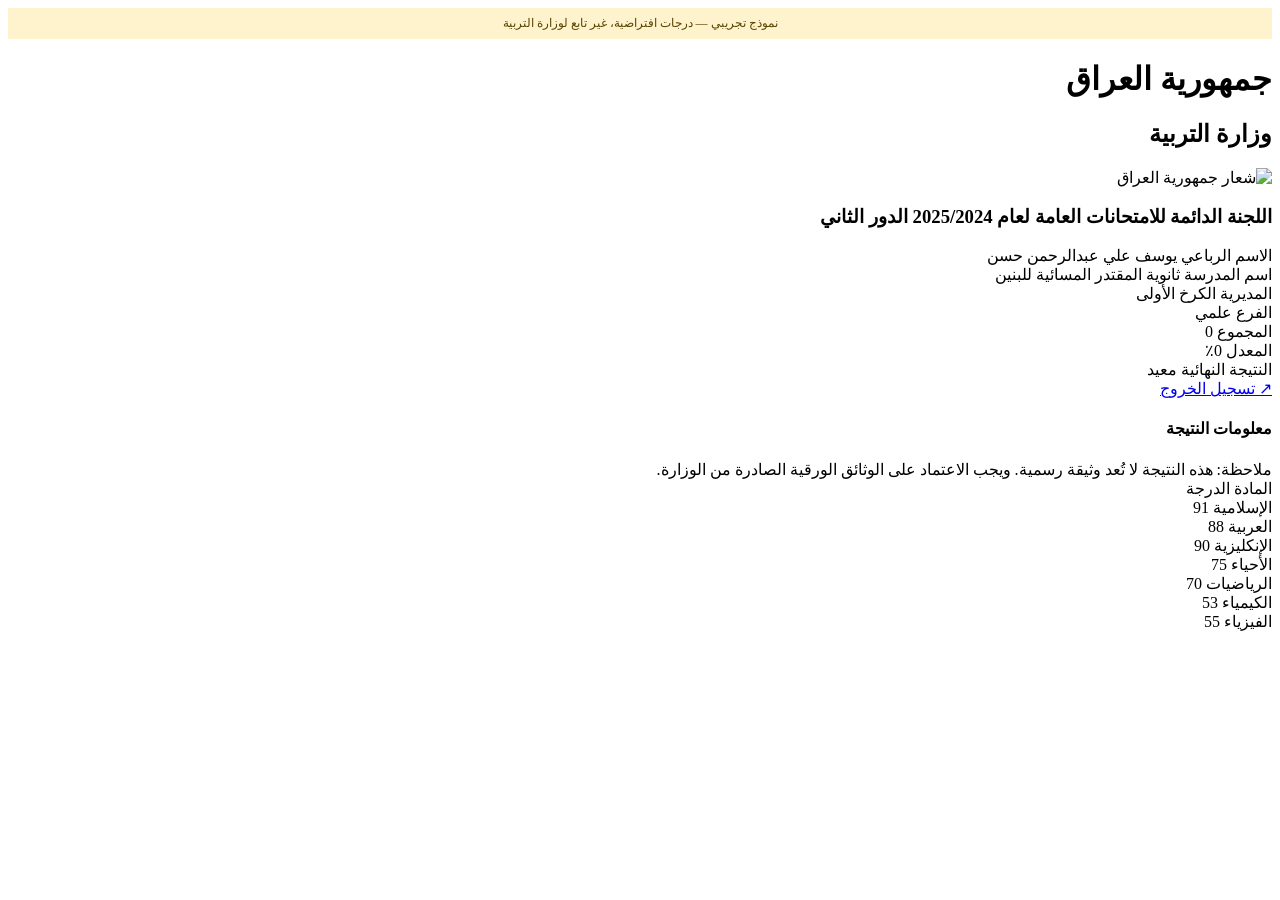
==== results.html @ 561f1249 "Set first demo grades and display non-official demo notice" ====
<!DOCTYPE html>
<html lang="ar" dir="rtl">
<head>
    <meta charset="UTF-8">
    <meta name="viewport" content="width=device-width, initial-scale=1.0">
    <title>نتائج الامتحانات</title>
    <link rel="stylesheet" href="style.css">
</head>
<body>
<div style="font-size:12px;text-align:center;padding:8px;background:#fff3cd;color:#594400;width:100%;box-sizing:border-box">نموذج تجريبي — درجات افتراضية، غير تابع لوزارة التربية</div>
    <div class="results-main-container">
        <!-- بطاقة المعلومات الأساسية -->
        <div class="results-card">
            <div class="results-header">
                <div class="header-text">
                    <h1>جمهورية العراق</h1>
                    <h2>وزارة التربية</h2>
                </div>
                <img src="iraq_logo.png" alt="شعار جمهورية العراق" class="logo">
            </div>
            
            <h3>اللجنة الدائمة للامتحانات العامة لعام 2025/2024 الدور الثاني</h3>

            <div class="student-info-table">
                <div class="student-info-row">
                    <span class="student-info-label">الاسم الرباعي</span>
                    <span class="student-info-value">يوسف علي عبدالرحمن حسن</span>
                </div>
                <div class="student-info-row">
                    <span class="student-info-label">اسم المدرسة</span>
                    <span class="student-info-value">ثانوية المقتدر المسائية للبنين</span>
                </div>
                <div class="student-info-row">
                    <span class="student-info-label">المديرية</span>
                    <span class="student-info-value">الكرخ الأولى</span>
                </div>
                <div class="student-info-row">
                    <span class="student-info-label">الفرع</span>
                    <span class="student-info-value">علمي</span>
                </div>
                <div class="student-info-row">
                    <span class="student-info-label">المجموع</span>
                    <span class="student-info-value">0</span>
                </div>
                <div class="student-info-row">
                    <span class="student-info-label">المعدل</span>
                    <span class="student-info-value">0٪</span>
                </div>
                <div class="student-info-row">
                    <span class="student-info-label">النتيجة النهائية</span>
                    <span class="final-result">معيد</span>
                </div>
            </div>

            <a href="index.html" class="logout-btn">
                <span>↗</span>
                <span>تسجيل الخروج</span>
            </a>
        </div>

        <!-- بطاقة معلومات النتيجة -->
        <div class="results-card">
            <h4>معلومات النتيجة</h4>
            
            <div class="warning-box">
                ملاحظة: هذه النتيجة لا تُعد وثيقة رسمية. ويجب الاعتماد على الوثائق الورقية الصادرة من الوزارة.
            </div>

            <div class="grades-section">
                <span>المادة</span>
                <span>الدرجة</span>
            </div>

            <div class="grades-list">
                <div class="grade-row">
                    <span class="grade-subject">الإسلامية</span>
                    <span class="grade-value">91</span>
                </div>
                <div class="grade-row">
                    <span class="grade-subject">العربية</span>
                    <span class="grade-value">88</span>
                </div>
                <div class="grade-row">
                    <span class="grade-subject">الإنكليزية</span>
                    <span class="grade-value">90</span>
                </div>
                <div class="grade-row">
                    <span class="grade-subject">الأحياء</span>
                    <span class="grade-value">75</span>
                </div>
                <div class="grade-row">
                    <span class="grade-subject">الرياضيات</span>
                    <span class="grade-value">70</span>
                </div>
                <div class="grade-row failed">
                    <span class="grade-subject">الكيمياء</span>
                    <span class="grade-value">53</span>
                </div>
                <div class="grade-row failed">
                    <span class="grade-subject">الفيزياء</span>
                    <span class="grade-value">55</span>
                </div>
            </div>
        </div>
    </div>
</body>
</html>
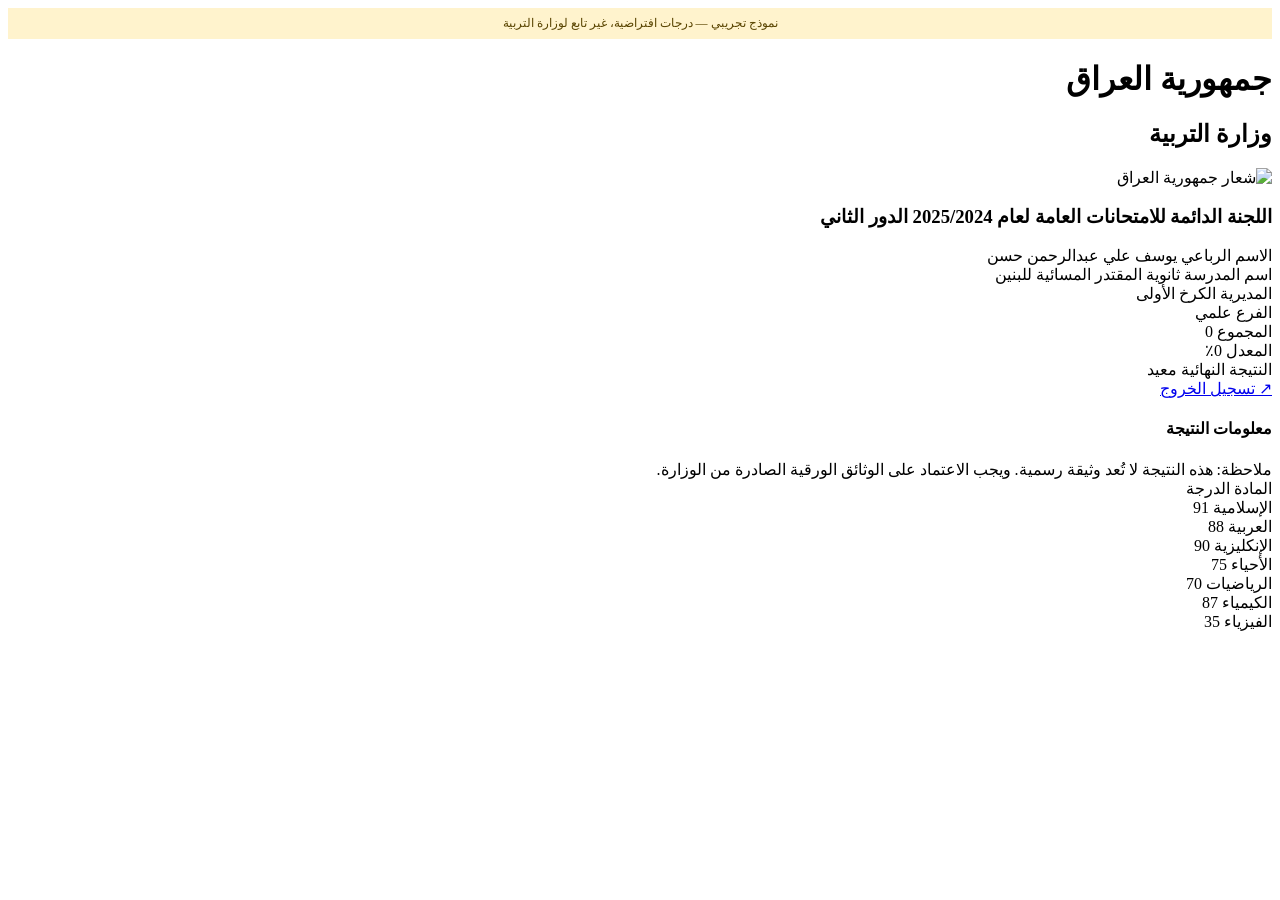
==== commit d3ffcdb2: "Set second demo with clear unofficial notice" ====
--- a/results.html
+++ b/results.html
@@ -94,11 +94,11 @@
                 </div>
                 <div class="grade-row failed">
                     <span class="grade-subject">الكيمياء</span>
-                    <span class="grade-value">53</span>
+                    <span class="grade-value">87</span>
                 </div>
                 <div class="grade-row failed">
                     <span class="grade-subject">الفيزياء</span>
-                    <span class="grade-value">55</span>
+                    <span class="grade-value">35</span>
                 </div>
             </div>
         </div>
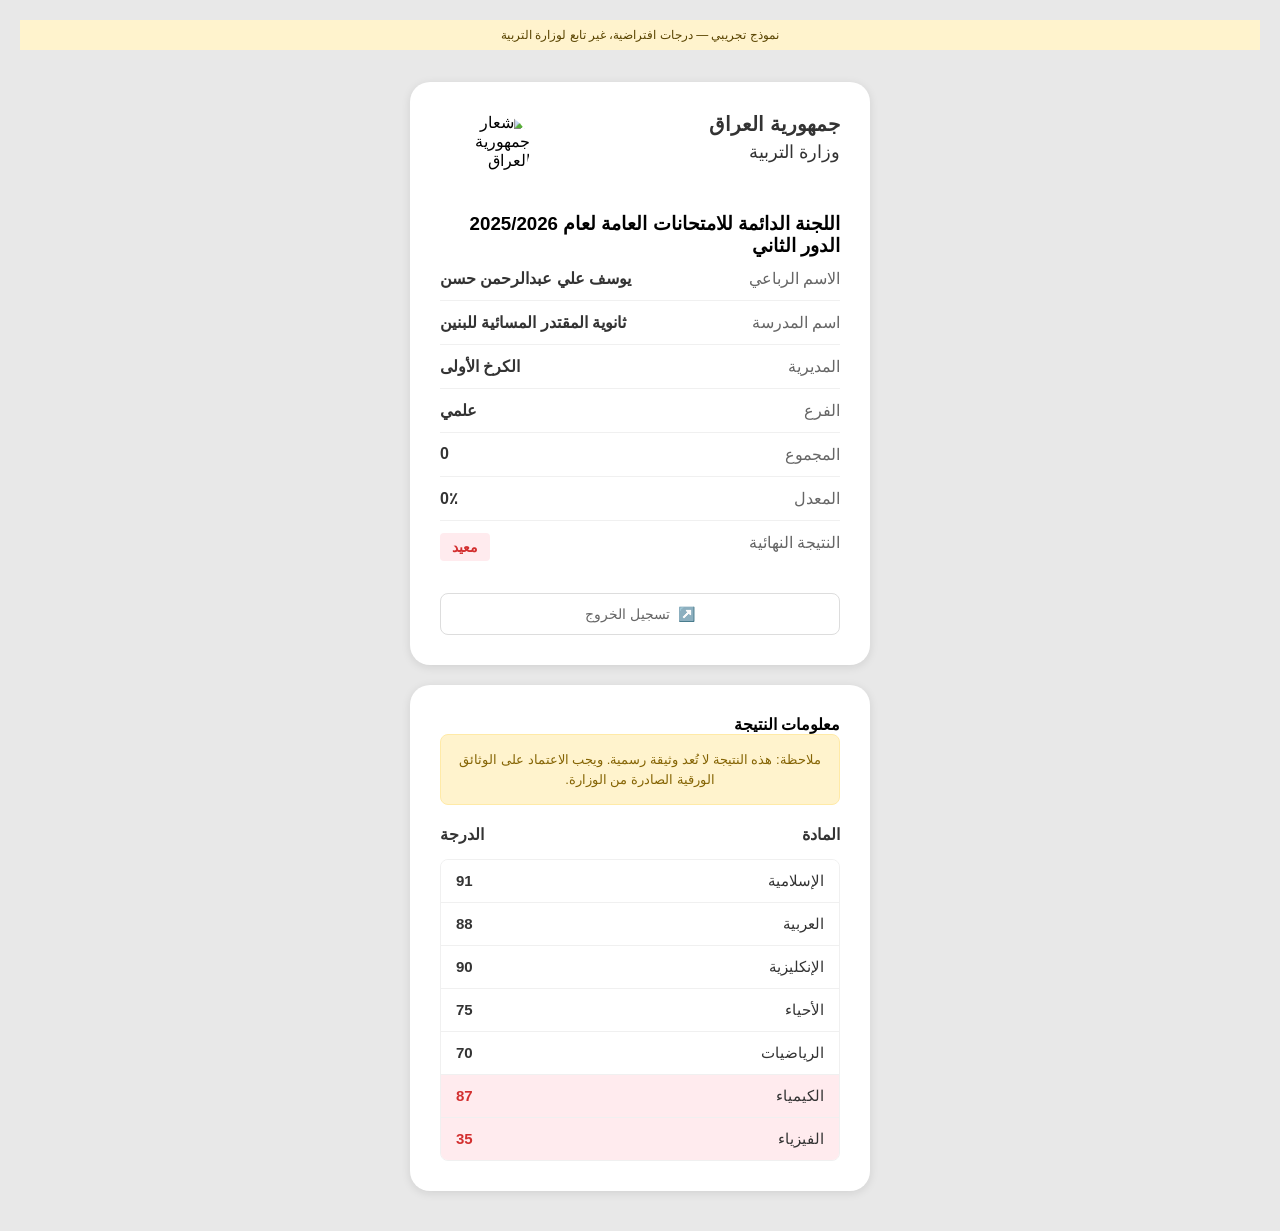
==== commit 644deba0: "Update exam year to 2025/2026" ====
--- a/results.html
+++ b/results.html
@@ -19,7 +19,7 @@
                 <img src="iraq_logo.png" alt="شعار جمهورية العراق" class="logo">
             </div>
             
-            <h3>اللجنة الدائمة للامتحانات العامة لعام 2025/2024 الدور الثاني</h3>
+            <h3>اللجنة الدائمة للامتحانات العامة لعام 2025/2026 الدور الثاني</h3>
 
             <div class="student-info-table">
                 <div class="student-info-row">
--- a/style.css
+++ b/style.css
@@ -0,0 +1,387 @@
+* {
+    margin: 0;
+    padding: 0;
+    box-sizing: border-box;
+}
+
+body {
+    font-family: -apple-system, BlinkMacSystemFont, "Segoe UI", Roboto, "Helvetica Neue", Arial, "Noto Sans", sans-serif, "Apple Color Emoji", "Segoe UI Emoji", "Segoe UI Symbol", "Noto Color Emoji";
+    background-color: #e8e8e8;
+    min-height: 100vh;
+    direction: rtl;
+    text-align: right;
+    display: flex;
+    justify-content: center;
+    align-items: center;
+    padding: 20px;
+}
+
+.container {
+    max-width: 400px;
+    width: 100%;
+    background: white;
+    border-radius: 20px;
+    box-shadow: 0 2px 10px rgba(0, 0, 0, 0.1);
+    padding: 40px 30px;
+    margin: 0 auto;
+}
+
+.header {
+    display: flex;
+    align-items: center;
+    justify-content: space-between;
+    margin-bottom: 40px;
+    position: relative;
+}
+
+.header-text {
+    flex: 1;
+    text-align: right;
+}
+
+.logo {
+    width: 80px;
+    height: 80px;
+    border-radius: 50%;
+    margin-left: 20px;
+}
+
+.header h1 {
+    font-size: 24px;
+    color: #333;
+    margin-bottom: 5px;
+    font-weight: bold;
+    line-height: 1.2;
+}
+
+.header h2 {
+    font-size: 20px;
+    color: #333;
+    margin-bottom: 0;
+    font-weight: normal;
+    line-height: 1.2;
+}
+
+.login-box h3 {
+    font-size: 28px;
+    color: #333;
+    margin-bottom: 20px;
+    text-align: right;
+    font-weight: bold;
+}
+
+.login-box p {
+    font-size: 16px;
+    color: #666;
+    margin-bottom: 25px;
+    line-height: 1.5;
+    text-align: right;
+}
+
+form {
+    display: flex;
+    flex-direction: column;
+}
+
+label {
+    font-size: 16px;
+    color: #333;
+    margin-bottom: 8px;
+    font-weight: normal;
+    text-align: right;
+}
+
+input {
+    padding: 15px 20px;
+    border: 1px solid #ddd;
+    border-radius: 8px;
+    font-size: 16px;
+    margin-bottom: 20px;
+    background: #fff;
+    transition: border-color 0.3s, box-shadow 0.3s;
+    text-align: right;
+    direction: rtl;
+}
+
+input:focus {
+    outline: none;
+    border-color: #4CAF50;
+    box-shadow: 0 0 0 2px rgba(76, 175, 80, 0.2);
+}
+
+input::placeholder {
+    color: #999;
+    text-align: right;
+}
+
+.login-button {
+    background: #4CAF50;
+    color: white;
+    padding: 18px;
+    border: none;
+    border-radius: 8px;
+    font-size: 18px;
+    font-weight: bold;
+    cursor: pointer;
+    transition: background-color 0.3s;
+    margin-top: 10px;
+}
+
+.login-button:hover {
+    background: #45a049;
+}
+
+.footer-text {
+    font-size: 14px;
+    color: #888;
+    text-align: center;
+    margin-top: 30px;
+}
+
+/* Results Page Specific Styles */
+.results-container {
+    max-width: 500px;
+    width: 100%;
+    margin: 20px auto;
+    background: white;
+    border-radius: 20px;
+    padding: 30px;
+    box-shadow: 0 2px 10px rgba(0, 0, 0, 0.1);
+}
+
+.results-main-container {
+    max-width: 500px;
+    margin: 0 auto;
+    display: flex;
+    flex-direction: column;
+    gap: 20px;
+    padding: 20px;
+}
+
+.results-card {
+    background: white;
+    border-radius: 20px;
+    padding: 30px;
+    box-shadow: 0 2px 10px rgba(0, 0, 0, 0.1);
+}
+
+.results-header {
+    display: flex;
+    align-items: center;
+    justify-content: space-between;
+    margin-bottom: 30px;
+}
+
+.results-header .header-text {
+    flex: 1;
+    text-align: right;
+}
+
+.results-header .logo {
+    width: 70px;
+    height: 70px;
+    margin-left: 20px;
+}
+
+.results-header h1 {
+    font-size: 20px;
+    color: #333;
+    margin-bottom: 5px;
+    font-weight: bold;
+}
+
+.results-header h2 {
+    font-size: 18px;
+    color: #333;
+    margin-bottom: 20px;
+    font-weight: normal;
+}
+
+.results-header h3 {
+    font-size: 16px;
+    color: #333;
+    margin-bottom: 0;
+    clear: both;
+    text-align: center;
+    font-weight: bold;
+}
+
+.student-info-table {
+    width: 100%;
+    margin-bottom: 20px;
+}
+
+.student-info-row {
+    display: flex;
+    justify-content: space-between;
+    padding: 12px 0;
+    border-bottom: 1px solid #f0f0f0;
+    font-size: 16px;
+}
+
+.student-info-row:last-child {
+    border-bottom: none;
+}
+
+.student-info-label {
+    color: #666;
+    font-weight: normal;
+}
+
+.student-info-value {
+    color: #333;
+    font-weight: bold;
+}
+
+.final-result {
+    background-color: #ffebee;
+    color: #d32f2f;
+    padding: 6px 12px;
+    border-radius: 4px;
+    font-size: 14px;
+    font-weight: bold;
+}
+
+.logout-btn {
+    display: flex;
+    align-items: center;
+    justify-content: center;
+    gap: 8px;
+    background: white;
+    border: 1px solid #ddd;
+    padding: 12px;
+    border-radius: 8px;
+    color: #666;
+    text-decoration: none;
+    font-size: 14px;
+    margin-top: 15px;
+    transition: background-color 0.3s;
+}
+
+.logout-btn:hover {
+    background-color: #f5f5f5;
+}
+
+.info-section h4 {
+    font-size: 18px;
+    color: #333;
+    margin-bottom: 15px;
+    text-align: center;
+    font-weight: bold;
+}
+
+.warning-box {
+    background-color: #fff3cd;
+    border: 1px solid #ffeaa7;
+    color: #856404;
+    padding: 15px;
+    border-radius: 8px;
+    margin-bottom: 20px;
+    font-size: 13px;
+    line-height: 1.5;
+    text-align: center;
+}
+
+.grades-section {
+    display: flex;
+    justify-content: space-between;
+    margin-bottom: 15px;
+    font-weight: bold;
+    color: #333;
+}
+
+.grades-list {
+    background-color: #ffffff;
+    border-radius: 8px;
+    overflow: hidden;
+    border: 1px solid #f0f0f0;
+}
+
+.grade-row {
+    display: flex;
+    justify-content: space-between;
+    padding: 12px 15px;
+    border-bottom: 1px solid #f0f0f0;
+    font-size: 15px;
+    background-color: #ffffff;
+}
+
+.grade-row:last-child {
+    border-bottom: none;
+}
+
+.grade-subject {
+    color: #333;
+    font-weight: normal;
+}
+
+.grade-value {
+    color: #333;
+    font-weight: bold;
+}
+
+/* Special styling for failed subjects */
+.grade-row.failed {
+    background-color: #ffebee;
+}
+
+.grade-row.failed .grade-value {
+    color: #d32f2f;
+}
+
+/* Responsive design */
+@media (max-width: 768px) {
+    .container, .results-container, .results-card {
+        margin: 10px;
+        padding: 20px;
+    }
+    
+    .header h1, .results-header h1 {
+        font-size: 20px;
+    }
+    
+    .header h2, .results-header h2 {
+        font-size: 18px;
+    }
+    
+    .login-box h3 {
+        font-size: 24px;
+    }
+    
+    .login-box p {
+        font-size: 14px;
+    }
+    
+    input {
+        padding: 12px 15px;
+        font-size: 15px;
+    }
+    
+    .login-button {
+        padding: 16px;
+        font-size: 16px;
+    }
+    
+    .footer-text {
+        font-size: 12px;
+    }
+    
+    .logo, .results-header .logo {
+        width: 60px;
+        height: 60px;
+    }
+    
+    .student-info-row {
+        font-size: 14px;
+        padding: 10px 0;
+    }
+    
+    .grade-row {
+        padding: 10px 12px;
+        font-size: 14px;
+    }
+}
+
+
+/* Place the demo notice above the original layout. */
+body { flex-direction: column; gap: 12px; }
